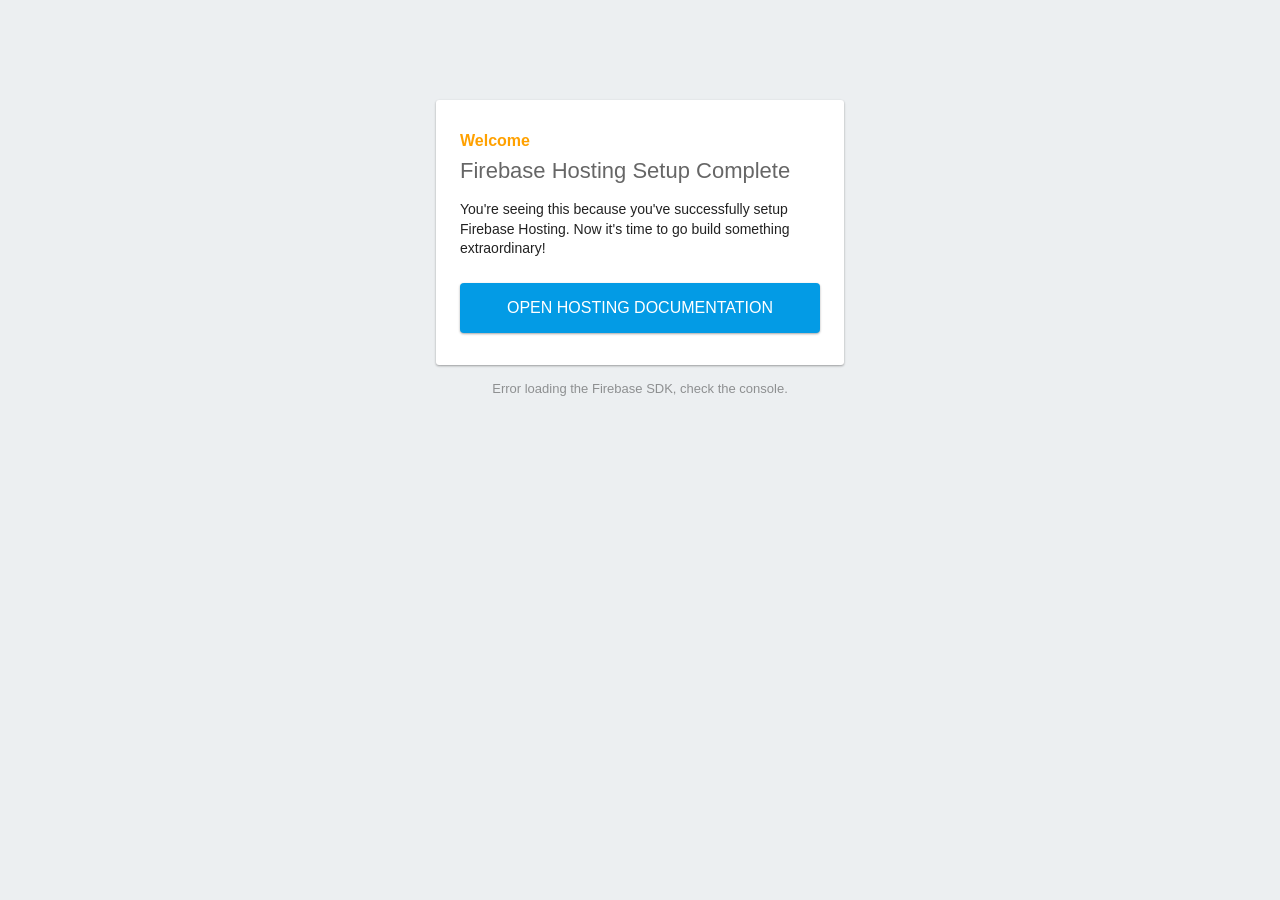
==== public/index.html @ eb2d5df0 "Hosting files" ====
<!DOCTYPE html>
<html>
  <head>
    <meta charset="utf-8">
    <meta name="viewport" content="width=device-width, initial-scale=1">
    <title>Welcome to Firebase Hosting</title>

    <!-- update the version number as needed -->
    <script defer src="/__/firebase/9.20.0/firebase-app-compat.js"></script>
    <!-- include only the Firebase features as you need -->
    <script defer src="/__/firebase/9.20.0/firebase-auth-compat.js"></script>
    <script defer src="/__/firebase/9.20.0/firebase-database-compat.js"></script>
    <script defer src="/__/firebase/9.20.0/firebase-firestore-compat.js"></script>
    <script defer src="/__/firebase/9.20.0/firebase-functions-compat.js"></script>
    <script defer src="/__/firebase/9.20.0/firebase-messaging-compat.js"></script>
    <script defer src="/__/firebase/9.20.0/firebase-storage-compat.js"></script>
    <script defer src="/__/firebase/9.20.0/firebase-analytics-compat.js"></script>
    <script defer src="/__/firebase/9.20.0/firebase-remote-config-compat.js"></script>
    <script defer src="/__/firebase/9.20.0/firebase-performance-compat.js"></script>
    <!-- 
      initialize the SDK after all desired features are loaded, set useEmulator to false
      to avoid connecting the SDK to running emulators.
    -->
    <script defer src="/__/firebase/init.js?useEmulator=true"></script>

    <style media="screen">
      body { background: #ECEFF1; color: rgba(0,0,0,0.87); font-family: Roboto, Helvetica, Arial, sans-serif; margin: 0; padding: 0; }
      #message { background: white; max-width: 360px; margin: 100px auto 16px; padding: 32px 24px; border-radius: 3px; }
      #message h2 { color: #ffa100; font-weight: bold; font-size: 16px; margin: 0 0 8px; }
      #message h1 { font-size: 22px; font-weight: 300; color: rgba(0,0,0,0.6); margin: 0 0 16px;}
      #message p { line-height: 140%; margin: 16px 0 24px; font-size: 14px; }
      #message a { display: block; text-align: center; background: #039be5; text-transform: uppercase; text-decoration: none; color: white; padding: 16px; border-radius: 4px; }
      #message, #message a { box-shadow: 0 1px 3px rgba(0,0,0,0.12), 0 1px 2px rgba(0,0,0,0.24); }
      #load { color: rgba(0,0,0,0.4); text-align: center; font-size: 13px; }
      @media (max-width: 600px) {
        body, #message { margin-top: 0; background: white; box-shadow: none; }
        body { border-top: 16px solid #ffa100; }
      }
    </style>
  </head>
  <body>
    <div id="message">
      <h2>Welcome</h2>
      <h1>Firebase Hosting Setup Complete</h1>
      <p>You're seeing this because you've successfully setup Firebase Hosting. Now it's time to go build something extraordinary!</p>
      <a target="_blank" href="https://firebase.google.com/docs/hosting/">Open Hosting Documentation</a>
    </div>
    <p id="load">Firebase SDK Loading&hellip;</p>

    <script>
      document.addEventListener('DOMContentLoaded', function() {
        const loadEl = document.querySelector('#load');
        // // 🔥🔥🔥🔥🔥🔥🔥🔥🔥🔥🔥🔥🔥🔥🔥🔥🔥🔥🔥🔥🔥🔥🔥🔥🔥🔥🔥🔥🔥🔥🔥
        // // The Firebase SDK is initialized and available here!
        //
        // firebase.auth().onAuthStateChanged(user => { });
        // firebase.database().ref('/path/to/ref').on('value', snapshot => { });
        // firebase.firestore().doc('/foo/bar').get().then(() => { });
        // firebase.functions().httpsCallable('yourFunction')().then(() => { });
        // firebase.messaging().requestPermission().then(() => { });
        // firebase.storage().ref('/path/to/ref').getDownloadURL().then(() => { });
        // firebase.analytics(); // call to activate
        // firebase.analytics().logEvent('tutorial_completed');
        // firebase.performance(); // call to activate
        //
        // // 🔥🔥🔥🔥🔥🔥🔥🔥🔥🔥🔥🔥🔥🔥🔥🔥🔥🔥🔥🔥🔥🔥🔥🔥🔥🔥🔥🔥🔥🔥🔥

        try {
          let app = firebase.app();
          let features = [
            'auth', 
            'database', 
            'firestore',
            'functions',
            'messaging', 
            'storage', 
            'analytics', 
            'remoteConfig',
            'performance',
          ].filter(feature => typeof app[feature] === 'function');
          loadEl.textContent = `Firebase SDK loaded with ${features.join(', ')}`;
        } catch (e) {
          console.error(e);
          loadEl.textContent = 'Error loading the Firebase SDK, check the console.';
        }
      });
    </script>
  </body>
</html>
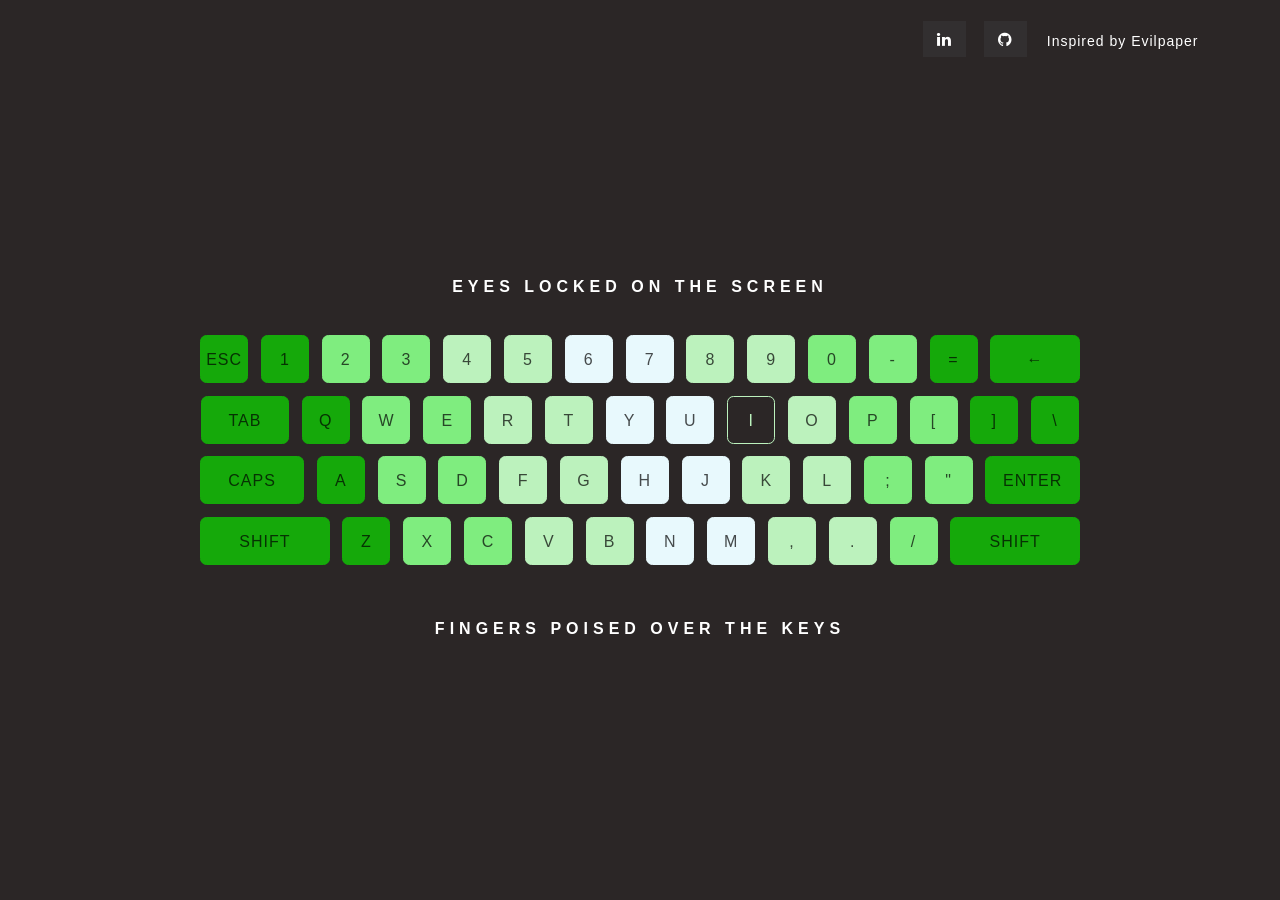
==== commit 706f9e66: "Moved to public" ====
--- a/public/index.html
+++ b/public/index.html
@@ -1,89 +1,92 @@
 <!DOCTYPE html>
-<html>
-  <head>
-    <meta charset="utf-8">
-    <meta name="viewport" content="width=device-width, initial-scale=1">
-    <title>Welcome to Firebase Hosting</title>
-
-    <!-- update the version number as needed -->
-    <script defer src="/__/firebase/9.20.0/firebase-app-compat.js"></script>
-    <!-- include only the Firebase features as you need -->
-    <script defer src="/__/firebase/9.20.0/firebase-auth-compat.js"></script>
-    <script defer src="/__/firebase/9.20.0/firebase-database-compat.js"></script>
-    <script defer src="/__/firebase/9.20.0/firebase-firestore-compat.js"></script>
-    <script defer src="/__/firebase/9.20.0/firebase-functions-compat.js"></script>
-    <script defer src="/__/firebase/9.20.0/firebase-messaging-compat.js"></script>
-    <script defer src="/__/firebase/9.20.0/firebase-storage-compat.js"></script>
-    <script defer src="/__/firebase/9.20.0/firebase-analytics-compat.js"></script>
-    <script defer src="/__/firebase/9.20.0/firebase-remote-config-compat.js"></script>
-    <script defer src="/__/firebase/9.20.0/firebase-performance-compat.js"></script>
-    <!-- 
-      initialize the SDK after all desired features are loaded, set useEmulator to false
-      to avoid connecting the SDK to running emulators.
-    -->
-    <script defer src="/__/firebase/init.js?useEmulator=true"></script>
-
-    <style media="screen">
-      body { background: #ECEFF1; color: rgba(0,0,0,0.87); font-family: Roboto, Helvetica, Arial, sans-serif; margin: 0; padding: 0; }
-      #message { background: white; max-width: 360px; margin: 100px auto 16px; padding: 32px 24px; border-radius: 3px; }
-      #message h2 { color: #ffa100; font-weight: bold; font-size: 16px; margin: 0 0 8px; }
-      #message h1 { font-size: 22px; font-weight: 300; color: rgba(0,0,0,0.6); margin: 0 0 16px;}
-      #message p { line-height: 140%; margin: 16px 0 24px; font-size: 14px; }
-      #message a { display: block; text-align: center; background: #039be5; text-transform: uppercase; text-decoration: none; color: white; padding: 16px; border-radius: 4px; }
-      #message, #message a { box-shadow: 0 1px 3px rgba(0,0,0,0.12), 0 1px 2px rgba(0,0,0,0.24); }
-      #load { color: rgba(0,0,0,0.4); text-align: center; font-size: 13px; }
-      @media (max-width: 600px) {
-        body, #message { margin-top: 0; background: white; box-shadow: none; }
-        body { border-top: 16px solid #ffa100; }
-      }
-    </style>
-  </head>
-  <body>
-    <div id="message">
-      <h2>Welcome</h2>
-      <h1>Firebase Hosting Setup Complete</h1>
-      <p>You're seeing this because you've successfully setup Firebase Hosting. Now it's time to go build something extraordinary!</p>
-      <a target="_blank" href="https://firebase.google.com/docs/hosting/">Open Hosting Documentation</a>
+<html lang="en">
+<head>
+    <meta charset="UTF-8">
+    <meta http-equiv="X-UA-Compatible" content="IE-edge">
+    <meta name="viewport" content="width=device-width, initial-scale=1.0">
+    <link rel="stylesheet" href="style.css">
+    <title>touchy keyboard</title>
+</head>
+<body>
+    <body>
+        <div class="footer-social-icons">
+            <ul class="social-icons">
+                <li><a href="https://www.linkedin.com/in/dhanush-thirunavukkarasu/" target="_blank" class="social-icon"> <i class="fa fa-linkedin"></i></a></li>
+                <li><a href="https://github.com/Dhanoosh/touchy-keyboard" target="_blank" class="social-icon"> <i class="fa fa-github"></i></a></li>
+                <li>
+                    <a href="https://codepen.io/evilpaper/pen/dyyZjLQ" target="_blank" class="social-icon">
+                        <span class="icon-label">Inspired by Evilpaper</span>
+                    </a>
+                </li>
+            </ul>
+        </div>
+    </body>
+    
+    <div class ="keyboard-container">
+        <h2>EYES LOCKED ON THE SCREEN</h2>
+        <ul class="number-row">
+            <li class="first" id="esc">ESC</li>
+            <li class="first">1</li>
+            <li class="second">2</li>
+            <li class="second">3</li>
+            <li class="third">4</li>
+            <li class="third">5</li>
+            <li class="fourth">6</li>
+            <li class="fourth">7</li>
+            <li class="fifth">8</li>
+            <li class="fifth">9</li>
+            <li class="sixth">0</li>
+            <li class="sixth" id="c-">-</li>
+            <li class="seventh" id="c=">=</li>
+            <li class="seventh" id="BACKSPACE">&larr;</li>
+        </ul>
+        <ul class="first-letter-row">
+            <li class="first" id="tab">TAB</li>
+            <li class="first">Q</li>
+            <li class="second">W</li>
+            <li class="second">E</li>
+            <li class="third">R</li>
+            <li class="third">T</li>
+            <li class="fourth">Y</li>
+            <li class="fourth">U</li>
+            <li class="fifth">I</li>
+            <li class="fifth">O</li>
+            <li class="sixth">P</li>
+            <li class="sixth" id="c[">[</li>
+            <li class="seventh" id="c]">]</li>
+            <li class="seventh">\</li>
+        </ul>
+        <ul class="second-letter-row">
+            <li class="first" id="caps">CAPS</li>
+            <li class="first">A</li>
+            <li class="second">S</li>
+            <li class="second">D</li>
+            <li class="third">F</li>
+            <li class="third">G</li>
+            <li class="fourth">H</li>
+            <li class="fourth">J</li>
+            <li class="fifth">K</li>
+            <li class="fifth">L</li>
+            <li class="sixth" id="c;">;</li>
+            <li class="sixth" id='c"'>"</li>
+            <li class="seventh" id="ENTER">ENTER</li>
+        </ul>
+        <ul class="third-letter-row">
+            <li class="shift first">SHIFT</li>
+            <li class="first">Z</li>
+            <li class="second">X</li>
+            <li class="second">C</li>
+            <li class="third">V</li>
+            <li class="third">B</li>
+            <li class="fourth">N</li>
+            <li class="fourth">M</li>
+            <li class="fifth" id="c,">,</li>
+            <li class="fifth" id="c.">.</li>
+            <li class="sixth" id="c/">/</li>
+            <li class="shift first">SHIFT</li>
+        </ul>
+        <h2> FINGERS POISED OVER THE KEYS </h2>
     </div>
-    <p id="load">Firebase SDK Loading&hellip;</p>
-
-    <script>
-      document.addEventListener('DOMContentLoaded', function() {
-        const loadEl = document.querySelector('#load');
-        // // 🔥🔥🔥🔥🔥🔥🔥🔥🔥🔥🔥🔥🔥🔥🔥🔥🔥🔥🔥🔥🔥🔥🔥🔥🔥🔥🔥🔥🔥🔥🔥
-        // // The Firebase SDK is initialized and available here!
-        //
-        // firebase.auth().onAuthStateChanged(user => { });
-        // firebase.database().ref('/path/to/ref').on('value', snapshot => { });
-        // firebase.firestore().doc('/foo/bar').get().then(() => { });
-        // firebase.functions().httpsCallable('yourFunction')().then(() => { });
-        // firebase.messaging().requestPermission().then(() => { });
-        // firebase.storage().ref('/path/to/ref').getDownloadURL().then(() => { });
-        // firebase.analytics(); // call to activate
-        // firebase.analytics().logEvent('tutorial_completed');
-        // firebase.performance(); // call to activate
-        //
-        // // 🔥🔥🔥🔥🔥🔥🔥🔥🔥🔥🔥🔥🔥🔥🔥🔥🔥🔥🔥🔥🔥🔥🔥🔥🔥🔥🔥🔥🔥🔥🔥
-
-        try {
-          let app = firebase.app();
-          let features = [
-            'auth', 
-            'database', 
-            'firestore',
-            'functions',
-            'messaging', 
-            'storage', 
-            'analytics', 
-            'remoteConfig',
-            'performance',
-          ].filter(feature => typeof app[feature] === 'function');
-          loadEl.textContent = `Firebase SDK loaded with ${features.join(', ')}`;
-        } catch (e) {
-          console.error(e);
-          loadEl.textContent = 'Error loading the Firebase SDK, check the console.';
-        }
-      });
-    </script>
-  </body>
-</html>
+    <script src="script.js"></script>
+</body>
+</html>
--- a/public/style.css
+++ b/public/style.css
@@ -0,0 +1,190 @@
+@import url(https://fonts.googleapis.com/css?family=Lato);
+@import url(https://cdnjs.cloudflare.com/ajax/libs/font-awesome/4.6.3/css/font-awesome.css);
+
+*{
+    padding: 0;
+    margin: 0;
+    box-sizing: border-box;
+}
+body{
+    min-height: 100vh;
+    display: flex;
+    justify-content: center;
+    flex-direction: column;
+    align-items: center;
+    font-family: "Helvetica Neue", Helvetica, Arial, sans-serif;
+    background-color: rgb(43, 38, 38);
+    gap: 2rem;
+}
+
+h1{
+    text-align: center;
+    color: white;
+    font-size: 1.2rem;
+    letter-spacing: 5px;
+   }
+
+h2{
+    color: rgb(255, 255, 255);
+    letter-spacing: 5px;
+    font-size: 1rem;
+    margin-top: 3rem;
+    margin-bottom: 2rem;
+}
+p{
+    white-space:pre-wrap;
+    padding:1rem 3rem;
+    text-align: center;
+    color: white;
+    font-size: 1.5rem;
+    max-width: 800px;
+    height: 150px;
+    line-height: 2.2rem;
+    overflow-y: scroll;
+    scroll-behavior: smooth;
+    word-wrap: break-word; 
+}
+
+.keyboard-container{
+    opacity: 0;
+    display: grid;
+    grid-template-columns: 1fr;
+    justify-items: center;
+    animation: fadeIn 2s;
+    animation-delay: 1s;
+    animation-fill-mode: forwards;
+}
+@keyframes fadeIn {
+    0%{
+        opacity: 0;
+    }
+    100%{
+        opacity: 1;
+    }
+
+}
+  
+  
+ul{
+    list-style: none;
+    display: flex;
+    justify-content: center;
+}
+li{
+    height: 3em;
+    width: 3em;
+    color: rgba(0,0,0,0.7);
+    border-radius: 0.4em;
+    line-height: 3em;
+    letter-spacing: 1px;
+    margin: 0.4em;
+    transition: 0.3s;
+    text-align: center;
+    font-size: 1em;
+    transition: background-color 0.2s ,transform 0.05s;
+}
+
+#ENTER{
+    width: 5.9em;
+}
+#caps{
+    width: 6.5em;
+}
+.shift{
+    width: 8.1em;
+}
+#BACKSPACE{
+    width: 5.6em;
+}
+#tab{
+    width: 5.5em;
+}
+
+.first.chosen{color: #15a90a; background-color: transparent!important;}
+.second.chosen{color: #7fed7f; background-color: transparent !important;}
+.third.chosen{color: #bcf2bd; background-color: transparent !important;}
+.fourth.chosen{color: #E8F9FD; background-color: transparent !important;}
+.fifth.chosen{color: #bcf2bd; background-color: transparent !important;}
+.sixth.chosen{color: #7fed7f; background-color: transparent !important;}
+.seventh.chosen{color: #15a90a; background-color: transparent !important;}
+
+.chosen{
+    animation: shaking 0.5s infinite;
+}
+
+@keyframes shaking {
+    0% { transform: translate(0,0); }
+    25% { transform: translate(2px); }
+    50% { transform: translateX(-2px); }
+    75% { transform: translateX(2px); }
+    100% { transform: translate(0,0); }
+}
+
+
+.first{background-color: #15a90a; border: 1.5px solid #15a90a;}
+.second{background-color: #7fed7f; border: 1.5px solid #7fed7f;}
+.third{background-color: #bcf2bd; border: 1.5px solid #bcf2bd;}
+.fourth{background-color: #E8F9FD; border: 1.5px solid #E8F9FD;}
+.fifth{background-color: #bcf2bd; border: 1.5px solid #bcf2bd;}
+.sixth{background-color: #7fed7f; border: 1.5px solid #7fed7f;}
+.seventh{background-color: #15a90a; border: 1.5px solid #15a90a;}
+
+a {
+    text-decoration: none;
+    color: #fff;
+}
+
+.footer-social-icons {
+    position: absolute;
+    top: 0;
+    right: 100px;
+    width: 350px;
+    display:block;
+    margin: 0 auto;
+}
+
+.social-icon {
+    color: #fff;
+}
+ul.social-icons {
+    margin-top: 10px;
+}
+.social-icons li {
+    vertical-align: middle;
+    display: inline;
+    height: 100px;
+}
+
+.social-icons a {
+    color: #fff;
+    text-decoration: none;
+}
+.fa-github, .fa-linkedin {
+    padding:10px 14px;
+    -o-transition:.5s;
+    -ms-transition:.5s;
+    -moz-transition:.5s;
+    -webkit-transition:.5s;
+    transition: .5s;
+    background-color: #322f30;
+}
+.fa-github:hover {
+    background-color: #3d5b99;
+}
+
+.fa-linkedin:hover {
+    background-color: #0073a4;
+}
+.icon-label {
+    display: inline-block;
+    margin-left: 5px;
+    font-size: 14px;
+    vertical-align: middle;
+    white-space: nowrap;
+}
+
+
+
+
+  
+
